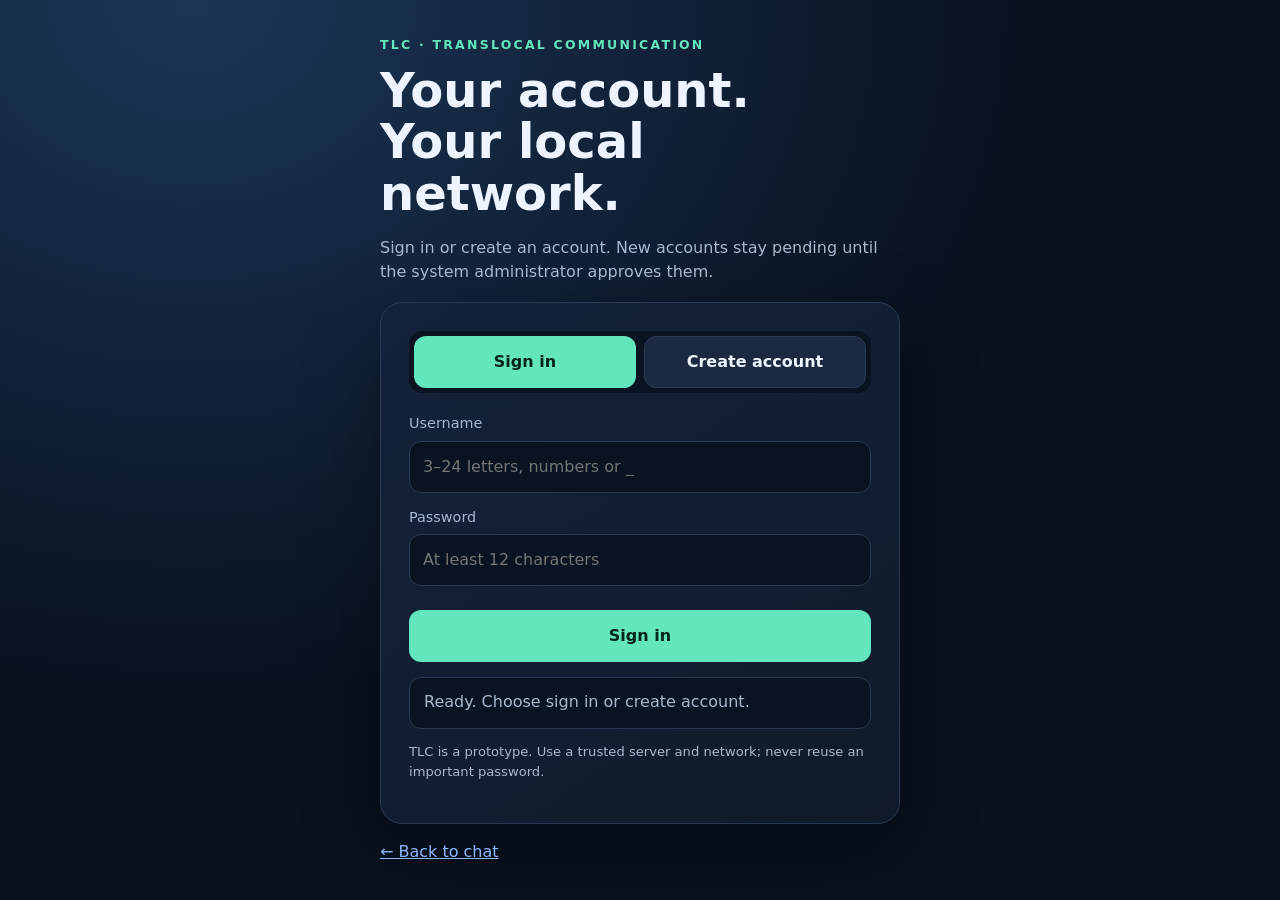
==== Client/account.html @ 07f458f1 "Add polished TLC account login and registration page" ====
<!doctype html>
<html lang="en">
<head>
<meta charset="utf-8"><meta name="viewport" content="width=device-width,initial-scale=1"><meta name="theme-color" content="#101827"><title>TLC — Account</title>
<style>
:root{color-scheme:dark;--bg:#09111f;--panel:#121e31;--line:#293a54;--text:#edf4ff;--muted:#a8b8ce;--mint:#63e6be;--blue:#8bb8ff}*{box-sizing:border-box}body{margin:0;min-height:100vh;padding:22px;background:radial-gradient(ellipse at 15% 0,#1b3656,transparent 55%),var(--bg);color:var(--text);font:16px/1.5 system-ui,sans-serif;display:grid;place-items:center}.shell{width:min(100%,520px)}.brand{font-size:.78rem;font-weight:850;letter-spacing:.18em;color:var(--mint)}h1{font-size:clamp(2rem,8vw,3rem);line-height:1.08;margin:.6rem 0}.muted{color:var(--muted)}.panel{margin-top:18px;padding:clamp(18px,5vw,28px);background:linear-gradient(145deg,#14233a,#101a2b);border:1px solid var(--line);border-radius:22px;box-shadow:0 24px 80px #0005}.tabs{display:grid;grid-template-columns:1fr 1fr;gap:8px;padding:5px;background:#091321;border-radius:13px;margin-bottom:20px}button,input{font:inherit;border-radius:12px;padding:13px;border:1px solid var(--line)}button{cursor:pointer;font-weight:750;background:#1b2a40;color:var(--text)}button[aria-pressed=true],.primary{background:var(--mint);color:#06251d;border-color:transparent}.field{display:block;margin:14px 0}.field span{display:block;font-size:.9rem;color:var(--muted);margin-bottom:6px}input{width:100%;background:#091321;color:var(--text)}input:focus-visible,button:focus-visible{outline:3px solid var(--blue);outline-offset:2px}.primary{width:100%;margin-top:10px}.status{min-height:52px;padding:12px 14px;margin-top:15px;border:1px solid var(--line);border-radius:12px;background:#091321;color:var(--muted);overflow-wrap:anywhere}.status[data-kind=ok]{color:var(--mint)}.status[data-kind=error]{color:#ffb4b4}.small{font-size:.82rem}.links{display:flex;gap:12px;flex-wrap:wrap;margin-top:16px}.links a{color:var(--blue)}[hidden]{display:none!important}
</style></head>
<body><main class="shell"><div class="brand">TLC · TRANSLOCAL COMMUNICATION</div><h1>Your account.<br>Your local network.</h1><p class="muted">Sign in or create an account. New accounts stay pending until the system administrator approves them.</p>
<section class="panel"><div class="tabs"><button id="loginTab" aria-pressed="true" type="button">Sign in</button><button id="registerTab" aria-pressed="false" type="button">Create account</button></div>
<form id="accountForm"><label class="field"><span>Username</span><input id="username" name="username" autocomplete="username" minlength="3" maxlength="24" pattern="[A-Za-z0-9_]+" required placeholder="3–24 letters, numbers or _"></label><label class="field"><span>Password</span><input id="password" name="password" type="password" autocomplete="current-password" minlength="12" maxlength="128" required placeholder="At least 12 characters"></label><button id="submit" class="primary" type="submit">Sign in</button></form>
<div id="status" class="status" role="status" aria-live="polite">Ready. Choose sign in or create account.</div>
<div id="sessionActions" class="links" hidden><button id="me" type="button">Check session</button><button id="logout" type="button">Sign out</button><a href="index.html">Open chat</a></div>
<p class="small muted">TLC is a prototype. Use a trusted server and network; never reuse an important password.</p></section>
<div class="links"><a href="index.html">← Back to chat</a></div></main>
<script>
const $=id=>document.getElementById(id);let mode='login';
function say(message,kind=''){const el=$('status');el.textContent=message;el.dataset.kind=kind}
function setMode(next){mode=next;const registering=mode==='register';$('loginTab').setAttribute('aria-pressed',String(!registering));$('registerTab').setAttribute('aria-pressed',String(registering));$('submit').textContent=registering?'Create account':'Sign in';$('password').autocomplete=registering?'new-password':'current-password';say(registering?'Create an account. Admin approval is required before chat access.':'Enter your account credentials.')}
async function request(path,body){const response=await fetch(path,{method:body?'POST':'GET',headers:body?{'Content-Type':'application/json'}:{},credentials:'same-origin',cache:'no-store',body:body?JSON.stringify(body):undefined});let data={};try{data=await response.json()}catch{}return {response,data}}
$('loginTab').addEventListener('click',()=>setMode('login'));$('registerTab').addEventListener('click',()=>setMode('register'));
$('accountForm').addEventListener('submit',async event=>{event.preventDefault();const username=$('username').value.trim(),password=$('password').value;const button=$('submit');button.disabled=true;say(mode==='register'?'Creating account…':'Signing in…');try{const {response,data}=await request('/api/'+mode,{username,password});if(!response.ok){if(data.status==='AWAITING_SYSADMIN_APPROVAL'){say('> AWAITING_SYSADMIN_APPROVAL','ok');return}throw Error(data.error||('Request failed ('+response.status+')'))}if(mode==='register'){say('Account created. > AWAITING_SYSADMIN_APPROVAL','ok');setMode('login');return}say('Signed in as '+(data.username||username)+'. You can open the chat.','ok');$('sessionActions').hidden=false}catch(error){say(error.message||'Could not reach the TLC server. Check the server URL and connection.','error')}finally{button.disabled=false;$('password').value=''}});
$('me').addEventListener('click',async()=>{try{const {response,data}=await request('/api/account/me');if(!response.ok)throw Error(data.error||'No active approved session');say('Session active · '+data.username+' · '+data.status,'ok')}catch(error){say(error.message,'error')}});
$('logout').addEventListener('click',async()=>{try{const {response}=await request('/api/logout',{});if(!response.ok)throw Error('Sign out failed');$('sessionActions').hidden=true;say('Signed out.','ok')}catch(error){say(error.message,'error')}});
</script></body></html>
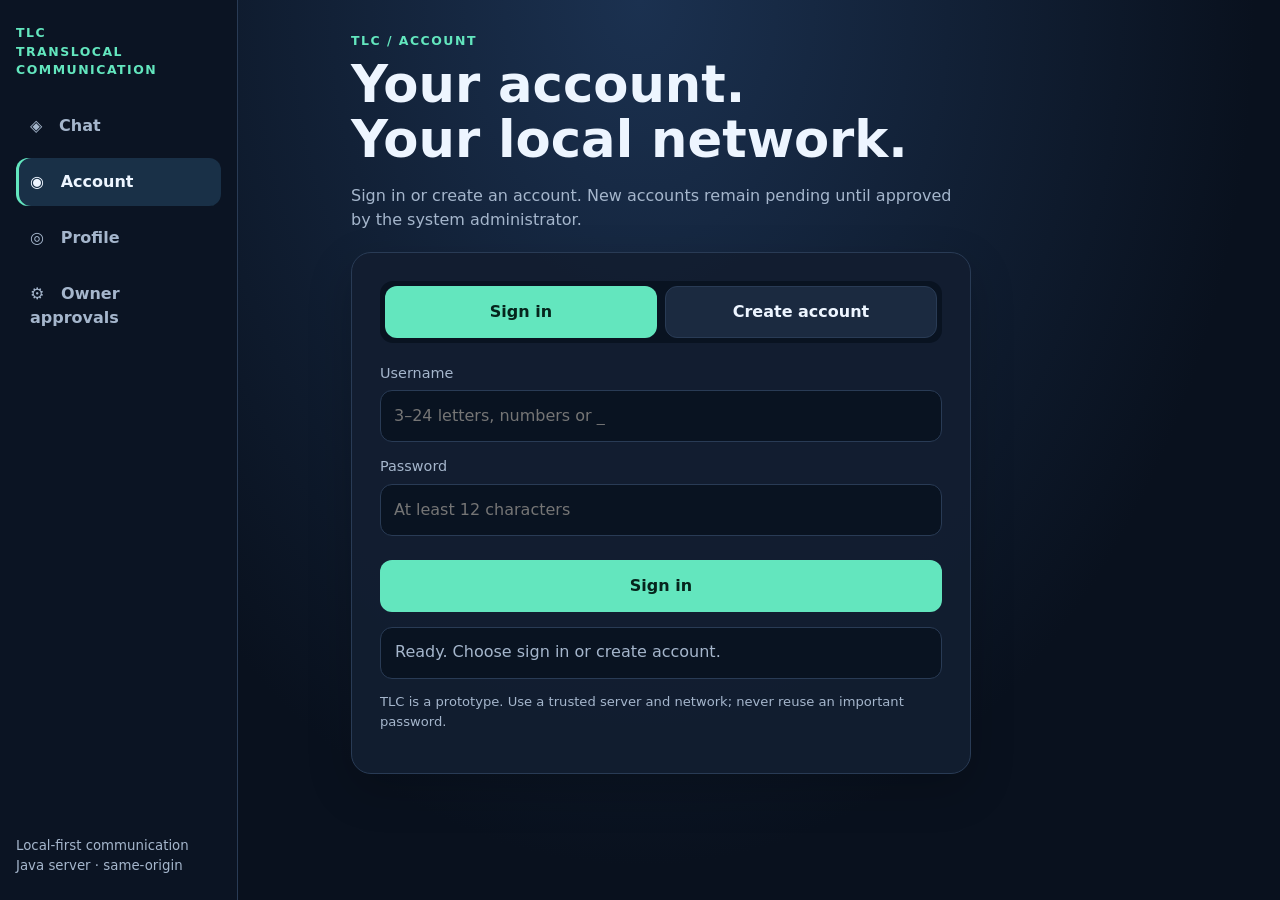
==== commit 0396a789: "Polish account page with responsive TLC navigation" ====
--- a/Client/account.html
+++ b/Client/account.html
@@ -1,24 +1,28 @@
 <!doctype html>
 <html lang="en">
 <head>
-<meta charset="utf-8"><meta name="viewport" content="width=device-width,initial-scale=1"><meta name="theme-color" content="#101827"><title>TLC — Account</title>
+<meta charset="utf-8"><meta name="viewport" content="width=device-width,initial-scale=1"><meta name="theme-color" content="#09111e"><meta name="description" content="TLC local-first communication account"><title>TLC — Account</title>
 <style>
-:root{color-scheme:dark;--bg:#09111f;--panel:#121e31;--line:#293a54;--text:#edf4ff;--muted:#a8b8ce;--mint:#63e6be;--blue:#8bb8ff}*{box-sizing:border-box}body{margin:0;min-height:100vh;padding:22px;background:radial-gradient(ellipse at 15% 0,#1b3656,transparent 55%),var(--bg);color:var(--text);font:16px/1.5 system-ui,sans-serif;display:grid;place-items:center}.shell{width:min(100%,520px)}.brand{font-size:.78rem;font-weight:850;letter-spacing:.18em;color:var(--mint)}h1{font-size:clamp(2rem,8vw,3rem);line-height:1.08;margin:.6rem 0}.muted{color:var(--muted)}.panel{margin-top:18px;padding:clamp(18px,5vw,28px);background:linear-gradient(145deg,#14233a,#101a2b);border:1px solid var(--line);border-radius:22px;box-shadow:0 24px 80px #0005}.tabs{display:grid;grid-template-columns:1fr 1fr;gap:8px;padding:5px;background:#091321;border-radius:13px;margin-bottom:20px}button,input{font:inherit;border-radius:12px;padding:13px;border:1px solid var(--line)}button{cursor:pointer;font-weight:750;background:#1b2a40;color:var(--text)}button[aria-pressed=true],.primary{background:var(--mint);color:#06251d;border-color:transparent}.field{display:block;margin:14px 0}.field span{display:block;font-size:.9rem;color:var(--muted);margin-bottom:6px}input{width:100%;background:#091321;color:var(--text)}input:focus-visible,button:focus-visible{outline:3px solid var(--blue);outline-offset:2px}.primary{width:100%;margin-top:10px}.status{min-height:52px;padding:12px 14px;margin-top:15px;border:1px solid var(--line);border-radius:12px;background:#091321;color:var(--muted);overflow-wrap:anywhere}.status[data-kind=ok]{color:var(--mint)}.status[data-kind=error]{color:#ffb4b4}.small{font-size:.82rem}.links{display:flex;gap:12px;flex-wrap:wrap;margin-top:16px}.links a{color:var(--blue)}[hidden]{display:none!important}
+:root{color-scheme:dark;--bg:#09111e;--panel:#121e30;--line:#293b55;--text:#edf5ff;--muted:#a5b6cc;--accent:#63e6be;--nav:238px}*{box-sizing:border-box}body{margin:0;min-height:100vh;padding-left:var(--nav);background:radial-gradient(ellipse at top,#1b3150,var(--bg) 68%);color:var(--text);font:16px/1.5 system-ui,sans-serif}a{color:var(--accent);text-decoration:none}a:hover{text-decoration:underline}.sidebar{position:fixed;inset:0 auto 0 0;width:var(--nav);padding:24px 16px;background:#0b1423;border-right:1px solid var(--line);display:flex;flex-direction:column;gap:22px;z-index:5}.brand{color:var(--accent);font-size:.78rem;font-weight:850;letter-spacing:.12em}.nav{display:grid;gap:8px}.nav a{padding:12px 14px;border-radius:12px;color:var(--muted);font-weight:650}.nav a[aria-current=page],.nav a:hover{background:#193047;color:var(--text);text-decoration:none}.nav a[aria-current=page]{box-shadow:inset 3px 0 var(--accent)}.sidebar small{margin-top:auto;color:var(--muted)}main{width:min(100%,900px);margin:0 auto;padding:32px clamp(14px,4vw,42px) 100px}.shell{max-width:620px}.eyebrow{color:var(--accent);font-weight:800;letter-spacing:.12em;font-size:.78rem}h1{font-size:clamp(2rem,6vw,3.2rem);line-height:1.08;margin:.4rem 0}.muted{color:var(--muted)}.panel{margin-top:20px;padding:clamp(18px,4vw,28px);background:rgba(18,30,48,.96);border:1px solid var(--line);border-radius:20px;box-shadow:0 16px 45px #0003}.tabs{display:grid;grid-template-columns:1fr 1fr;gap:8px;padding:5px;background:#091321;border-radius:13px;margin-bottom:20px}button,input{font:inherit;border-radius:12px;padding:13px;border:1px solid var(--line)}button{cursor:pointer;font-weight:750;background:#1b2a40;color:var(--text)}button[aria-pressed=true],.primary{background:var(--accent);color:#06251d;border-color:transparent}.field{display:block;margin:14px 0}.field span{display:block;font-size:.9rem;color:var(--muted);margin-bottom:6px}input{width:100%;background:#091321;color:var(--text)}input:focus-visible,button:focus-visible,a:focus-visible{outline:3px solid white;outline-offset:3px}.primary{width:100%;margin-top:10px}.status{min-height:52px;padding:12px 14px;margin-top:15px;border:1px solid var(--line);border-radius:12px;background:#091321;color:var(--muted);overflow-wrap:anywhere}.status[data-kind=ok]{color:var(--accent)}.status[data-kind=error]{color:#ffb4b4}.small{font-size:.82rem}.links{display:flex;gap:12px;flex-wrap:wrap;align-items:center;margin-top:16px}.links a{color:var(--accent)}[hidden]{display:none!important}.mobile-nav{display:none}
+@media(max-width:720px){body{padding:0}.sidebar{display:none}main{padding:22px 14px 110px}.mobile-nav{position:fixed;display:grid;grid-template-columns:repeat(4,1fr);gap:5px;left:0;right:0;bottom:0;padding:8px max(8px,env(safe-area-inset-right)) calc(8px + env(safe-area-inset-bottom)) max(8px,env(safe-area-inset-left));background:#0b1423f5;border-top:1px solid var(--line);backdrop-filter:blur(12px);z-index:10}.mobile-nav a{text-align:center;padding:8px 2px;border-radius:10px;font-size:.78rem;color:var(--muted)}.mobile-nav a[aria-current=page]{background:#193047;color:var(--accent)}}
 </style></head>
-<body><main class="shell"><div class="brand">TLC · TRANSLOCAL COMMUNICATION</div><h1>Your account.<br>Your local network.</h1><p class="muted">Sign in or create an account. New accounts stay pending until the system administrator approves them.</p>
+<body>
+<aside class="sidebar"><div class="brand">TLC<br>TRANSLOCAL COMMUNICATION</div><nav class="nav" aria-label="Main navigation"><a href="index.html">◈ &nbsp; Chat</a><a href="account.html" aria-current="page">◉ &nbsp; Account</a><a href="profile.html">◎ &nbsp; Profile</a><a href="admin.html">⚙ &nbsp; Owner approvals</a></nav><small>Local-first communication<br>Java server · same-origin</small></aside>
+<main><div class="shell"><div class="eyebrow">TLC / ACCOUNT</div><h1>Your account.<br>Your local network.</h1><p class="muted">Sign in or create an account. New accounts remain pending until approved by the system administrator.</p>
 <section class="panel"><div class="tabs"><button id="loginTab" aria-pressed="true" type="button">Sign in</button><button id="registerTab" aria-pressed="false" type="button">Create account</button></div>
 <form id="accountForm"><label class="field"><span>Username</span><input id="username" name="username" autocomplete="username" minlength="3" maxlength="24" pattern="[A-Za-z0-9_]+" required placeholder="3–24 letters, numbers or _"></label><label class="field"><span>Password</span><input id="password" name="password" type="password" autocomplete="current-password" minlength="12" maxlength="128" required placeholder="At least 12 characters"></label><button id="submit" class="primary" type="submit">Sign in</button></form>
 <div id="status" class="status" role="status" aria-live="polite">Ready. Choose sign in or create account.</div>
-<div id="sessionActions" class="links" hidden><button id="me" type="button">Check session</button><button id="logout" type="button">Sign out</button><a href="index.html">Open chat</a></div>
-<p class="small muted">TLC is a prototype. Use a trusted server and network; never reuse an important password.</p></section>
-<div class="links"><a href="index.html">← Back to chat</a></div></main>
+<div id="sessionActions" class="links" hidden><button id="me" type="button">Check session</button><button id="logout" type="button">Sign out</button><a href="index.html">Open chat →</a></div>
+<p class="small muted">TLC is a prototype. Use a trusted server and network; never reuse an important password.</p></section></div></main>
+<nav class="mobile-nav" aria-label="Mobile navigation"><a href="index.html">◈<br>Chat</a><a href="account.html" aria-current="page">◉<br>Account</a><a href="profile.html">◎<br>Profile</a><a href="admin.html">⚙<br>Admin</a></nav>
 <script>
-const $=id=>document.getElementById(id);let mode='login';
+const $=id=>document.getElementById(id);let mode='login',busy=false;
 function say(message,kind=''){const el=$('status');el.textContent=message;el.dataset.kind=kind}
-function setMode(next){mode=next;const registering=mode==='register';$('loginTab').setAttribute('aria-pressed',String(!registering));$('registerTab').setAttribute('aria-pressed',String(registering));$('submit').textContent=registering?'Create account':'Sign in';$('password').autocomplete=registering?'new-password':'current-password';say(registering?'Create an account. Admin approval is required before chat access.':'Enter your account credentials.')}
-async function request(path,body){const response=await fetch(path,{method:body?'POST':'GET',headers:body?{'Content-Type':'application/json'}:{},credentials:'same-origin',cache:'no-store',body:body?JSON.stringify(body):undefined});let data={};try{data=await response.json()}catch{}return {response,data}}
+function setMode(next){if(busy)return;mode=next;const registering=mode==='register';$('loginTab').setAttribute('aria-pressed',String(!registering));$('registerTab').setAttribute('aria-pressed',String(registering));$('submit').textContent=registering?'Create account':'Sign in';$('password').autocomplete=registering?'new-password':'current-password';say(registering?'Create an account. Admin approval is required before chat access.':'Enter your account credentials.')}
+async function request(path,body){const response=await fetch(path,{method:body!==undefined?'POST':'GET',headers:body!==undefined?{'Content-Type':'application/json'}:{},credentials:'same-origin',cache:'no-store',body:body!==undefined?JSON.stringify(body):undefined});let data={};try{data=await response.json()}catch{}return {response,data}}
+function setBusy(value){busy=value;['submit','loginTab','registerTab','me','logout'].forEach(id=>{const el=$(id);if(el)el.disabled=value})}
 $('loginTab').addEventListener('click',()=>setMode('login'));$('registerTab').addEventListener('click',()=>setMode('register'));
-$('accountForm').addEventListener('submit',async event=>{event.preventDefault();const username=$('username').value.trim(),password=$('password').value;const button=$('submit');button.disabled=true;say(mode==='register'?'Creating account…':'Signing in…');try{const {response,data}=await request('/api/'+mode,{username,password});if(!response.ok){if(data.status==='AWAITING_SYSADMIN_APPROVAL'){say('> AWAITING_SYSADMIN_APPROVAL','ok');return}throw Error(data.error||('Request failed ('+response.status+')'))}if(mode==='register'){say('Account created. > AWAITING_SYSADMIN_APPROVAL','ok');setMode('login');return}say('Signed in as '+(data.username||username)+'. You can open the chat.','ok');$('sessionActions').hidden=false}catch(error){say(error.message||'Could not reach the TLC server. Check the server URL and connection.','error')}finally{button.disabled=false;$('password').value=''}});
-$('me').addEventListener('click',async()=>{try{const {response,data}=await request('/api/account/me');if(!response.ok)throw Error(data.error||'No active approved session');say('Session active · '+data.username+' · '+data.status,'ok')}catch(error){say(error.message,'error')}});
-$('logout').addEventListener('click',async()=>{try{const {response}=await request('/api/logout',{});if(!response.ok)throw Error('Sign out failed');$('sessionActions').hidden=true;say('Signed out.','ok')}catch(error){say(error.message,'error')}});
+$('accountForm').addEventListener('submit',async event=>{event.preventDefault();if(busy)return;if(!$('accountForm').reportValidity())return;const username=$('username').value.trim(),password=$('password').value;setBusy(true);say(mode==='register'?'Creating account…':'Signing in…');try{const {response,data}=await request('/api/'+mode,{username,password});if(!response.ok){if(data.status==='AWAITING_SYSADMIN_APPROVAL'){say('Account is awaiting administrator approval.','ok');return}throw Error(data.error||('Request failed ('+response.status+')'))}if(mode==='register'){say('Account created. Await administrator approval.','ok');mode='login';$('loginTab').setAttribute('aria-pressed','true');$('registerTab').setAttribute('aria-pressed','false');$('submit').textContent='Sign in';$('password').autocomplete='current-password';return}say('Signed in as '+(data.username||username)+'. You can open the chat.','ok');$('sessionActions').hidden=false}catch(error){say(error.message||'Could not reach the TLC server. Check the server URL and connection.','error')}finally{$('password').value='';setBusy(false)}});
+$('me').addEventListener('click',async()=>{if(busy)return;setBusy(true);say('Checking session…');try{const {response,data}=await request('/api/account/me');if(!response.ok)throw Error(data.error||'No active approved session');say('Session active · '+data.username+' · '+data.status,'ok');$('sessionActions').hidden=false}catch(error){say(error.message,'error')}finally{setBusy(false)}});
+$('logout').addEventListener('click',async()=>{if(busy)return;setBusy(true);say('Signing out…');try{const {response,data}=await request('/api/logout',{});if(!response.ok)throw Error(data.error||'Sign out failed');$('sessionActions').hidden=true;say('Signed out.','ok')}catch(error){say(error.message,'error')}finally{setBusy(false)}});
 </script></body></html>
